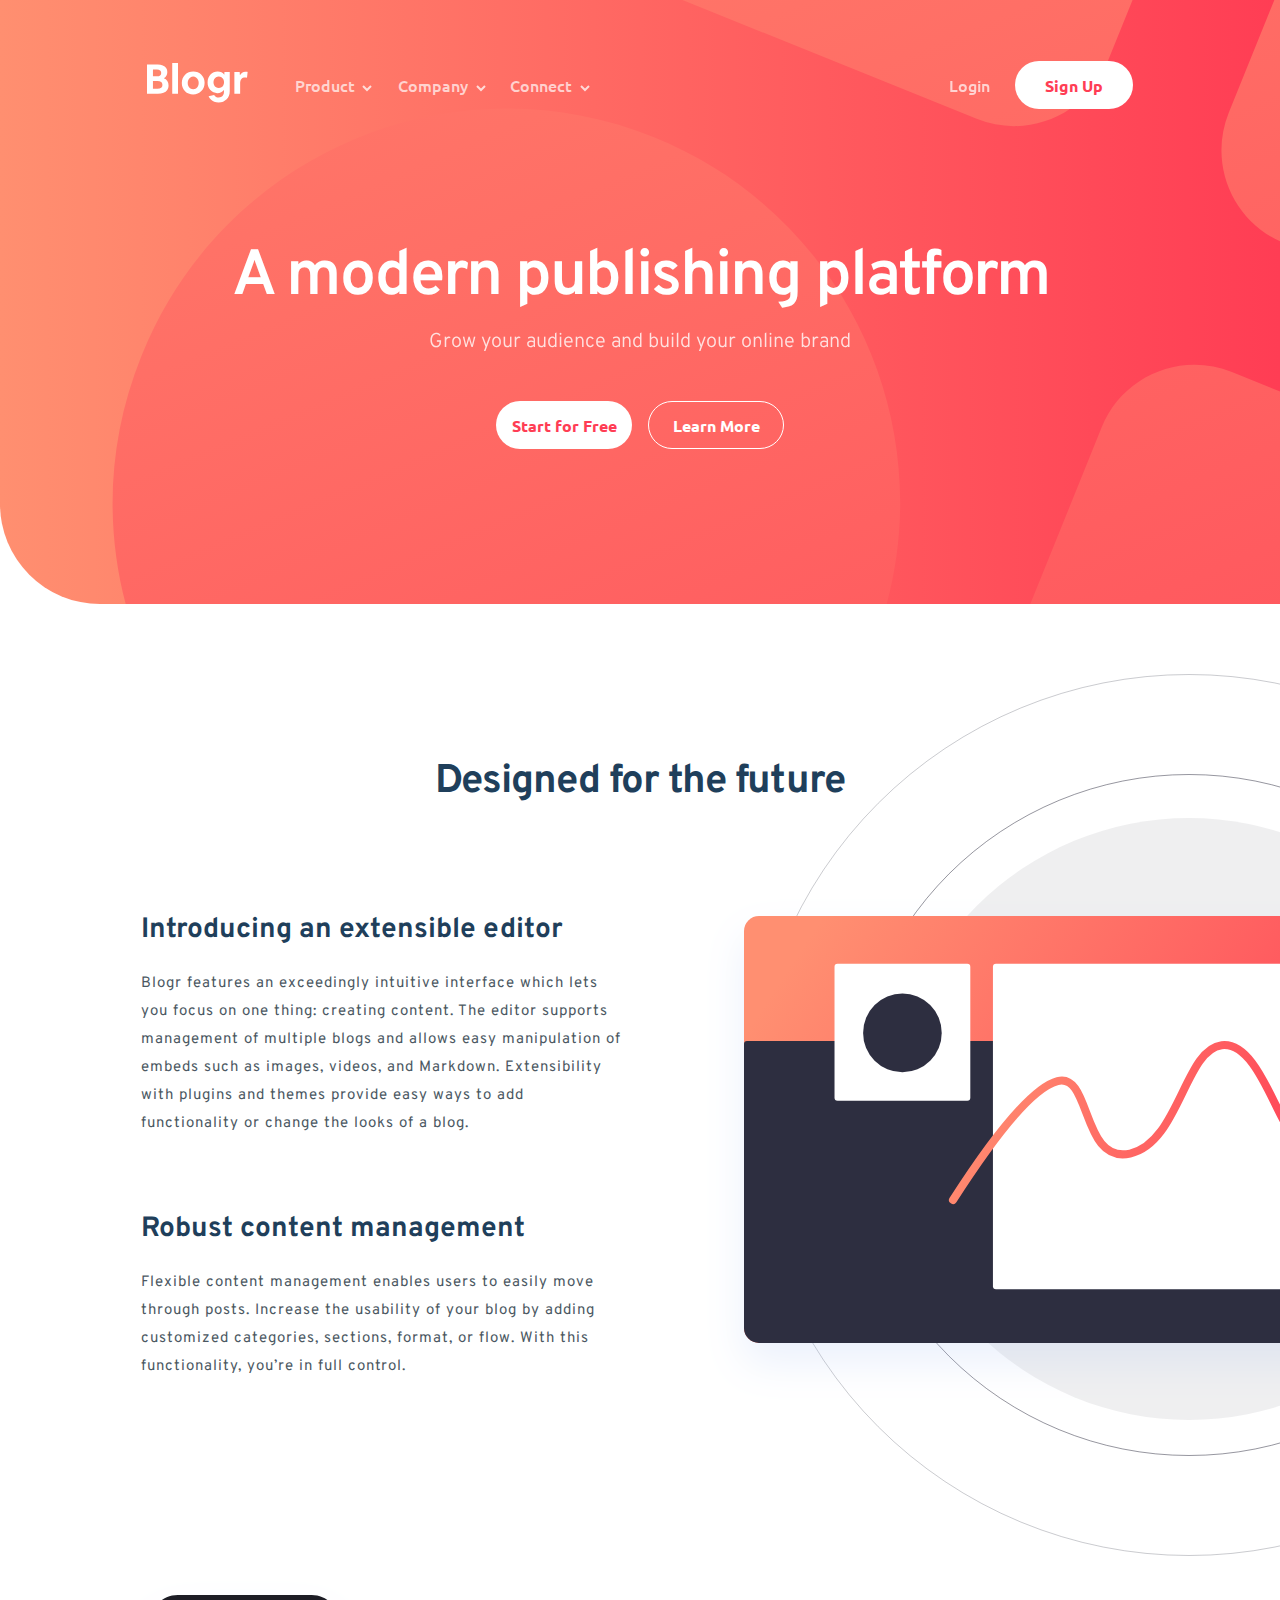
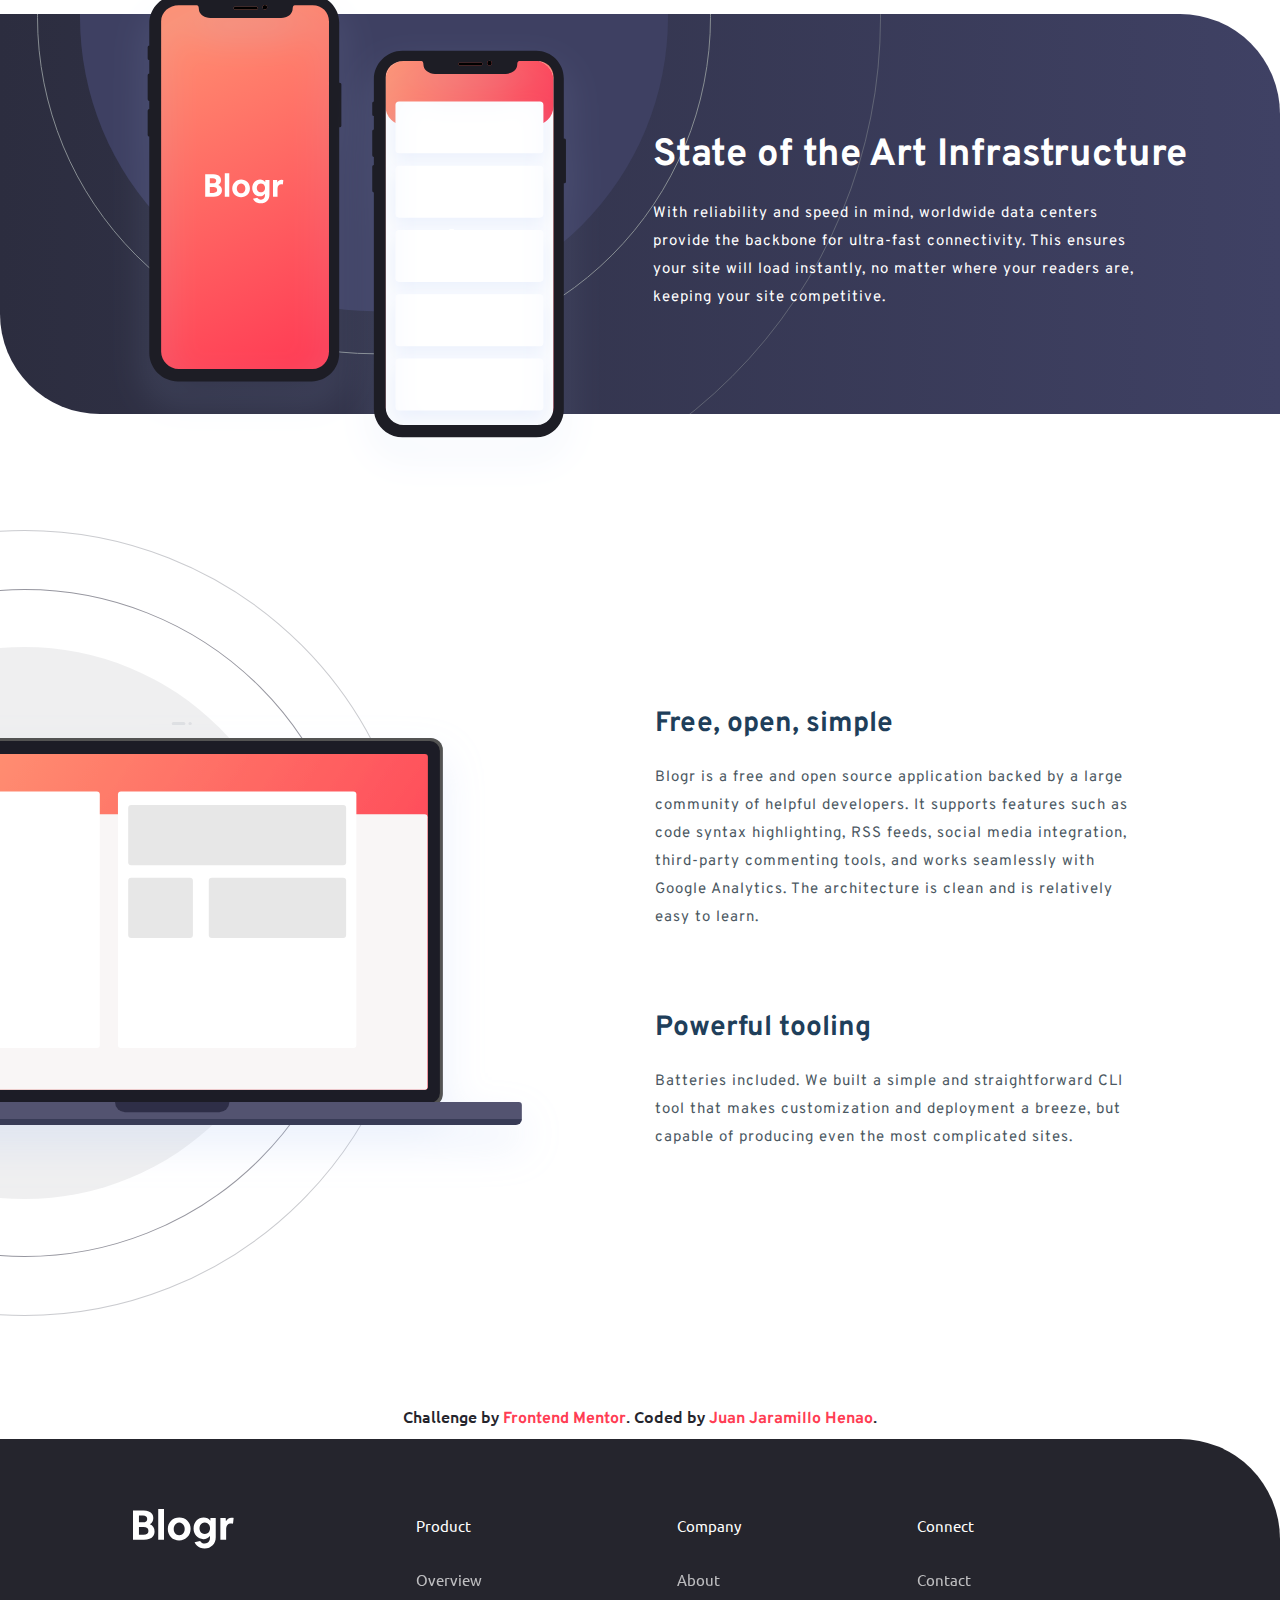
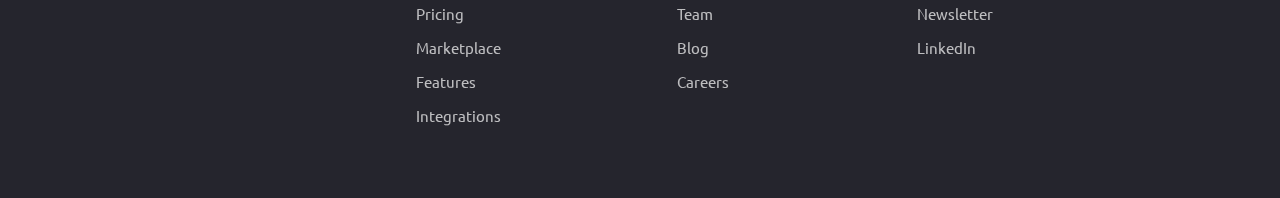
==== Curriculum/Solucion Reto/index.html @ a33ac185 "Add files via upload" ====
<!DOCTYPE html>
<html lang="en">
<head>
  <meta charset="UTF-8">
  <meta name="viewport" content="width=device-width, initial-scale=1.0"> <!-- displays site properly based on user's device -->
  <link rel="preconnect" href="https://fonts.googleapis.com">
  <link rel="preconnect" href="https://fonts.gstatic.com" crossorigin>
  <link href="https://fonts.googleapis.com/css2?family=Overpass:wght@300;600&family=Ubuntu:wght@400;500;700&display=swap" rel="stylesheet">
  <link rel="icon" type="image/png" sizes="32x32" href="./images/favicon-32x32.png">
  <link rel="stylesheet" href="./styles/style.css">
  <title>Frontend Mentor | [Blogr]</title>
</head>
<body>
  <header id="header">
    <div id="header-wrapper">
      <div id="header-logo">
        <img src="./images/logo.svg" alt="website logo">
      </div>
      <div id="header-menu">
        <ul>
          <li class="pop-up-button">
            Product
          </li>
          <div class="pop-up-menu">
            <a href="#">Overview</a>
            <a href="#">Pricing</a>
            <a href="#">Marketplace</a>
            <a href="#">Features</a>
            <a href="#">Integrations</a>
          </div>
          <li class="pop-up-button">
            Company
          </li>
          <div class="pop-up-menu">
            <a href="#">About</a>
            <a href="#">Team</a>
            <a href="#">Blog</a>
            <a href="#">Careers</a>
          </div>
          
          <li class="pop-up-button">
            Connect
          </li>
          <div class="pop-up-menu">
            <a href="#">Contact</a>
            <a href="#">Newsletter</a>
            <a href="#">LinkedIn</a>
          </div>
        </ul>
        <a href="#">Login</a>
        <button class="button header-sign-up">Sign Up</button>
      </div>
      <img src="./images/icon-hamburger.svg" alt="mobile-menu-icon" id="mobile-menu-icon">
    </div>  
    <div id="greetings">
      <h1>A modern publishing platform</h1>
      <p>Grow your audience and build your online brand</p>
      <div id="buttons">
        <button class="button start-4-free">Start for Free</button>
        <button class="button learn-more">Learn More</button>
      </div>
    </div>
  </header>
  <div id="future-design">
    <h2>Designed for the future</h2>
    <div id="future-design-wrapper">
      <div id="future-design-text">
        <div class="design-text">
          <h3>Introducing an extensible editor</h3>
          <p>
            Blogr features an exceedingly intuitive interface which lets you focus on one thing: creating content. 
            The editor supports management of multiple blogs and allows easy manipulation of embeds such as images, 
            videos, and Markdown. Extensibility with plugins and themes provide easy ways to add functionality or 
            change the looks of a blog.
          </p>
        </div>
        <div class="design-text">
          <h3>Robust content management</h3>
          <p>
            Flexible content management enables users to easily move through posts. Increase the usability of your blog 
            by adding customized categories, sections, format, or flow. With this functionality, you’re in full control.    
          </p>
        </div>
      </div>
      <div id="future-design-image">
      </div>
    </div>
  </div>
  <div id="state-of-art">
      <div class="state-art-image">
        <img src="./images/illustration-phones.svg" alt="phones image">
      </div>
      <div class="state-art-text">
        <h3>State of the Art Infrastructure</h3>
        <p>
          With reliability and speed in mind, worldwide data centers provide the backbone for ultra-fast connectivity. 
          This ensures your site will load instantly, no matter where your readers are, keeping your site competitive.      
        </p>
      </div>
  </div>
  <div id="free-open-simple">
    <div id="free-open-simple-image"></div>
    <div id="free-open-simple-text">
      <div class="design-text">
        <h3>Free, open, simple</h3>
        <p>
          Blogr is a free and open source application backed by a large community of helpful developers. It supports 
          features such as code syntax highlighting, RSS feeds, social media integration, third-party commenting tools, 
          and works seamlessly with Google Analytics. The architecture is clean and is relatively easy to learn.        
        </p>
      </div>
      <div class="design-text">
        <h3>Powerful tooling</h3>
        <p>
          Batteries included. We built a simple and straightforward CLI tool that makes customization and deployment a breeze, but
          capable of producing even the most complicated sites.        
        </p>
      </div>
    </div>
  </div>
  <footer id="footer">
    <div class="attribution">
      <p>
        Challenge by <a href="https://www.frontendmentor.io?ref=challenge" target="_blank">Frontend Mentor</a>. 
        Coded by <a href="https://github.com/juan-JARAMILLO">Juan Jaramillo Henao</a>.
      </p>
    </div>
    <div id="footer-logo">
      <img src="./images/logo.svg" alt="logo-image">
    </div>
    <div id="footer-links">
      <div class="links">
        <p>
          Product
        </p>
        <a href="#">Overview</a>
        <a href="#">Pricing</a>
        <a href="#">Marketplace</a>
        <a href="#">Features</a>
        <a href="#">Integrations</a>   
      </div>

      <div class="links">
        <p>
          Company
        </p>
        <a href="#">About</a>
        <a href="#">Team</a>
        <a href="#">Blog</a>
        <a href="#">Careers</a>
      </div>

      <div class="links">
        <p>
          Connect
        </p>
      <a href="#">Contact</a>
      <a href="#">Newsletter</a>
      <a href="#">LinkedIn</a>
      </div>
    </div>
  </footer>
</body>
<script src="./scripts/script.js"></script>
</html>
---- Curriculum/Solucion Reto/styles/style.css ----
#header {
  background-image: url(../images/bg-pattern-intro.svg), -webkit-gradient(linear, left top, right top, from(#ff8f70), to(#ff3d54));
  background-image: url(../images/bg-pattern-intro.svg), linear-gradient(90deg, #ff8f70, #ff3d54);
  background-repeat: no-repeat;
  background-position-y: 52.2%;
  background-position-x: 25.5%;
  border-radius: 0 0 0 100px;
}

#header #header-wrapper {
  display: -webkit-box;
  display: -ms-flexbox;
  display: flex;
  -webkit-box-orient: horizontal;
  -webkit-box-direction: normal;
      -ms-flex-direction: row;
          flex-direction: row;
  -webkit-box-pack: justify;
      -ms-flex-pack: justify;
          justify-content: space-between;
  width: 77%;
  padding: 63px 0 0 0;
  margin: auto;
}

#header #header-wrapper #header-logo {
  width: 15%;
}

#header #header-wrapper #header-menu {
  width: 85%;
  display: -webkit-box;
  display: -ms-flexbox;
  display: flex;
  -webkit-box-orient: horizontal;
  -webkit-box-direction: normal;
      -ms-flex-direction: row;
          flex-direction: row;
  -webkit-box-align: center;
      -ms-flex-align: center;
          align-items: center;
}

#header #header-wrapper #header-menu ul {
  position: relative;
  display: -webkit-box;
  display: -ms-flexbox;
  display: flex;
  -webkit-box-orient: horizontal;
  -webkit-box-direction: normal;
      -ms-flex-direction: row;
          flex-direction: row;
  margin: 3px 0;
  width: 100%;
  padding: 0;
}

#header #header-wrapper #header-menu ul li {
  position: relative;
  display: -webkit-box;
  display: -ms-flexbox;
  display: flex;
  font-family: "Ubuntu", sans-serif;
  font-size: 16px;
  font-weight: 500;
  color: rgba(255, 255, 255, 0.7);
  margin: 0 5% 0 0;
  list-style-type: none;
  cursor: pointer;
  -webkit-transition: 100ms cubic-bezier(0, 1.5, 1, 1.5);
  transition: 100ms cubic-bezier(0, 1.5, 1, 1.5);
}

#header #header-wrapper #header-menu ul li::before {
  content: "";
  position: absolute;
  background-color: white;
  bottom: -1px;
  left: 50%;
  width: 0%;
  height: 2px;
  -webkit-transition: 200ms ease-in-out;
  transition: 200ms ease-in-out;
}

#header #header-wrapper #header-menu ul li::after {
  content: url(../images/icon-arrow-light.svg);
  margin-left: 10%;
  cursor: pointer;
  -webkit-transition: 200ms linear;
  transition: 200ms linear;
}

#header #header-wrapper #header-menu ul li:hover {
  color: white;
}

#header #header-wrapper #header-menu ul li:hover::before {
  left: 0%;
  width: 100%;
}

#header #header-wrapper #header-menu ul .pop-up-show {
  -webkit-transform: translateY(0%) scale(1) !important;
          transform: translateY(0%) scale(1) !important;
}

#header #header-wrapper #header-menu ul .arrow-rotation::after {
  -webkit-transform: rotate(-180deg) translateY(-25%);
          transform: rotate(-180deg) translateY(-25%);
}

#header #header-wrapper #header-menu ul .pop-up-menu {
  position: absolute;
  top: 45px;
  display: -webkit-box;
  display: -ms-flexbox;
  display: flex;
  -webkit-box-orient: vertical;
  -webkit-box-direction: normal;
      -ms-flex-direction: column;
          flex-direction: column;
  background-color: white;
  border-radius: 7px;
  margin: 0px 0px 0 -21px;
  padding: 22px 55px 22px 15px;
  -webkit-box-shadow: 0px 15px 40px #0000005e;
          box-shadow: 0px 15px 40px #0000005e;
  cursor: default;
  -webkit-transition: 200ms linear;
  transition: 200ms linear;
  -webkit-transform: translateY(-60%) scale(0);
          transform: translateY(-60%) scale(0);
}

#header #header-wrapper #header-menu ul .pop-up-menu:nth-of-type(2) {
  left: 14%;
}

#header #header-wrapper #header-menu ul .pop-up-menu:last-of-type {
  left: 30%;
}

#header #header-wrapper #header-menu ul .pop-up-menu a {
  text-decoration: none;
  color: rgba(0, 0, 0, 0.8);
  margin: 8px 10px;
  font-size: 15px;
  font-family: "Overpass", sans-serif;
  font-weight: 300;
  -webkit-transition: 150ms linear;
  transition: 150ms linear;
}

#header #header-wrapper #header-menu ul .pop-up-menu a:hover {
  color: black;
  text-shadow: 0px 0px 1px black;
}

#header #header-wrapper #header-menu a {
  font-family: "Ubuntu", sans-serif;
  position: relative;
  text-decoration: none;
  margin-right: 3%;
  font-size: 16px;
  font-weight: 500;
  color: white;
  -webkit-transition: 300ms cubic-bezier(0, 1.5, 1, 1.5);
  transition: 300ms cubic-bezier(0, 1.5, 1, 1.5);
  opacity: 0.7;
}

#header #header-wrapper #header-menu a::before {
  content: "";
  position: absolute;
  background-color: white;
  bottom: -1px;
  left: 50%;
  width: 0%;
  height: 2px;
  -webkit-transition: 200ms ease-in-out;
  transition: 200ms ease-in-out;
}

#header #header-wrapper #header-menu a:hover {
  opacity: 1;
}

#header #header-wrapper #header-menu a:hover::before {
  left: 0%;
  width: 100%;
}

#header #header-wrapper #header-menu .header-sign-up {
  width: 18%;
  height: 110%;
  background-color: white;
  color: #ff3d54;
  -webkit-transition: 600ms cubic-bezier(0, 1.5, 1, 1.5);
  transition: 600ms cubic-bezier(0, 1.5, 1, 1.5);
}

#header #header-wrapper #header-menu .header-sign-up:hover {
  color: white;
  background-color: #ff7a85;
}

#header #header-wrapper #header-login {
  display: -webkit-box;
  display: -ms-flexbox;
  display: flex;
  -webkit-box-orient: horizontal;
  -webkit-box-direction: normal;
      -ms-flex-direction: row;
          flex-direction: row;
  -webkit-box-pack: end;
      -ms-flex-pack: end;
          justify-content: flex-end;
  -webkit-box-align: center;
      -ms-flex-align: center;
          align-items: center;
  width: 50%;
  font-family: "Ubuntu", sans-serif;
}

#header #header-wrapper #mobile-menu-icon {
  display: none;
}

#header #greetings {
  display: -webkit-box;
  display: -ms-flexbox;
  display: flex;
  -webkit-box-pack: center;
      -ms-flex-pack: center;
          justify-content: center;
  -webkit-box-align: center;
      -ms-flex-align: center;
          align-items: center;
  -webkit-box-orient: vertical;
  -webkit-box-direction: normal;
      -ms-flex-direction: column;
          flex-direction: column;
  margin: 130px 0 0 0;
}

#header #greetings h1 {
  margin: 0;
  font-family: "Overpass", sans-serif;
  font-size: 64px;
  letter-spacing: -2px;
  color: white;
  font-weight: 600;
  text-align: center;
}

#header #greetings p {
  margin: 10px 0 0 0;
  font-family: "Overpass", sans-serif;
  font-size: 20px;
  font-weight: 300;
  color: white;
  opacity: 0.8;
}

#header #greetings #buttons {
  margin: 46px 0 0 0;
  padding: 0 0 155px 0;
}

#header #greetings #buttons .start-4-free {
  background-color: white;
  color: #ff3d54;
  margin: 0 6px;
  -webkit-transition: 600ms cubic-bezier(0, 1.5, 1, 1.5);
  transition: 600ms cubic-bezier(0, 1.5, 1, 1.5);
}

#header #greetings #buttons .start-4-free:hover {
  color: white;
  background-color: #ff7a85;
}

#header #greetings #buttons .learn-more {
  border: 1px solid white;
  background-color: transparent;
  color: white;
  margin: 0 6px;
  -webkit-transition: 600ms cubic-bezier(0, 1.5, 1, 1.5);
  transition: 600ms cubic-bezier(0, 1.5, 1, 1.5);
}

#header #greetings #buttons .learn-more:hover {
  color: #ff3d54;
  background-color: white;
}

#header .button {
  font-family: "Ubuntu", sans-serif;
  border: none;
  padding: 0;
  width: 136px;
  height: 48px;
  border-radius: 30px;
  min-width: 74px;
  font-size: 16px;
  font-weight: 700;
  cursor: pointer;
}

#future-design {
  position: relative;
  display: -webkit-box;
  display: -ms-flexbox;
  display: flex;
  -webkit-box-orient: vertical;
  -webkit-box-direction: normal;
      -ms-flex-direction: column;
          flex-direction: column;
  padding: 70px 0 0 0;
  font-family: "Overpass", sans-serif;
  height: 900px;
}

#future-design h2 {
  position: absolute;
  width: 60%;
  text-align: center;
  top: 125px;
  left: 20%;
  right: 20%;
  color: #1f3f5b;
  font-size: 40px;
  letter-spacing: -1px;
  margin: 28px auto;
}

#future-design #future-design-wrapper {
  display: -webkit-box;
  display: -ms-flexbox;
  display: flex;
  -webkit-box-orient: horizontal;
  -webkit-box-direction: normal;
      -ms-flex-direction: row;
          flex-direction: row;
  height: 1000px;
}

#future-design #future-design-wrapper #future-design-text {
  height: 70%;
  display: -webkit-box;
  display: -ms-flexbox;
  display: flex;
  -webkit-box-orient: vertical;
  -webkit-box-direction: normal;
      -ms-flex-direction: column;
          flex-direction: column;
  -webkit-box-pack: start;
      -ms-flex-pack: start;
          justify-content: flex-start;
  -webkit-box-align: end;
      -ms-flex-align: end;
          align-items: flex-end;
  width: 55%;
  padding: 210px 0 0 0;
}

#future-design #future-design-wrapper #future-design-text .design-text {
  width: 70%;
  margin-right: 70px;
}

#future-design #future-design-wrapper #future-design-text .design-text h3 {
  font-size: 26px;
  color: #1f3f5b;
  font-size: 28px;
  margin: 28px auto 22px auto;
}

#future-design #future-design-wrapper #future-design-text .design-text p {
  font-size: 15px;
  color: #4b5862;
  letter-spacing: 1px;
  line-height: 28px;
  margin: 0;
  width: 98%;
  margin-bottom: 45px;
}

#future-design #future-design-wrapper #future-design-image {
  height: 100%;
  width: 45%;
  background-image: url(../images/illustration-editor-desktop.svg);
  background-repeat: no-repeat;
}

#state-of-art {
  display: -webkit-box;
  display: -ms-flexbox;
  display: flex;
  -webkit-box-orient: horizontal;
  -webkit-box-direction: normal;
      -ms-flex-direction: row;
          flex-direction: row;
  -webkit-box-pack: center;
      -ms-flex-pack: center;
          justify-content: center;
  -webkit-box-align: center;
      -ms-flex-align: center;
          align-items: center;
  margin-top: 40px;
  width: 100%;
  height: 400px;
  background-image: url(../images/bg-pattern-circles.svg), -webkit-gradient(linear, left top, right top, from(#2c2d3f), to(#3f4164));
  background-image: url(../images/bg-pattern-circles.svg), linear-gradient(90deg, #2c2d3f, #3f4164);
  background-repeat: no-repeat;
  background-position-y: 82%;
  background-position-x: -50%;
  border-radius: 0 100px 0 100px;
}

#state-of-art .state-art-image {
  width: 42%;
  margin-left: 8%;
}

#state-of-art .state-art-image img {
  position: relative;
  top: 22px;
  left: 10px;
  width: 91%;
}

#state-of-art .state-art-text {
  width: 42%;
  margin-right: 7%;
  margin-left: 1%;
  font-family: "Overpass", sans-serif;
  color: white;
}

#state-of-art .state-art-text h3 {
  font-size: 38px;
  margin: 30px 0 0 0;
}

#state-of-art .state-art-text p {
  font-size: 15px;
  letter-spacing: 1px;
  line-height: 28px;
  width: 90%;
  margin-top: 20px;
}

#free-open-simple {
  display: -webkit-box;
  display: -ms-flexbox;
  display: flex;
  -webkit-box-orient: horizontal;
  -webkit-box-direction: normal;
      -ms-flex-direction: row;
          flex-direction: row;
  margin: 116px 0 109px 0;
  height: 800px;
}

#free-open-simple #free-open-simple-image {
  width: 50%;
  background-image: url(../images/illustration-laptop-desktop.svg);
  background-repeat: no-repeat;
  background-position-x: 110%;
}

#free-open-simple #free-open-simple-text {
  width: 50%;
  display: -webkit-box;
  display: -ms-flexbox;
  display: flex;
  -webkit-box-orient: vertical;
  -webkit-box-direction: normal;
      -ms-flex-direction: column;
          flex-direction: column;
  -webkit-box-pack: center;
      -ms-flex-pack: center;
          justify-content: center;
}

#free-open-simple #free-open-simple-text .design-text {
  width: 75%;
  margin-left: 15px;
  font-family: "Overpass", sans-serif;
}

#free-open-simple #free-open-simple-text .design-text h3 {
  font-size: 26px;
  color: #1f3f5b;
  font-size: 28px;
  margin: 38px auto 22px auto;
}

#free-open-simple #free-open-simple-text .design-text p {
  font-size: 15px;
  color: #4b5862;
  letter-spacing: 1px;
  line-height: 28px;
  margin: 0;
  width: 100%;
  margin-bottom: 40px;
}

#footer {
  position: relative;
  display: -webkit-box;
  display: -ms-flexbox;
  display: flex;
  -webkit-box-orient: horizontal;
  -webkit-box-direction: normal;
      -ms-flex-direction: row;
          flex-direction: row;
  height: 359px;
  background-color: #25252d;
  border-radius: 0 100px 0 0;
}

#footer .attribution {
  position: absolute;
  width: 50%;
  left: 25%;
  right: 25%;
  top: -14%;
  text-align: center;
  font-family: "Ubuntu", sans-serif;
  color: #25252d;
  font-weight: 500;
}

#footer .attribution a {
  position: relative;
  text-decoration: none;
  font-family: "Overpass", sans-serif;
  font-weight: 700;
  color: #ff3d54;
  -webkit-transition: 200ms linear;
  transition: 200ms linear;
}

#footer .attribution a::before {
  content: "";
  position: absolute;
  background-color: #ff3d54;
  bottom: -1px;
  left: 50%;
  width: 0%;
  height: 2px;
  -webkit-transition: 200ms ease-in-out;
  transition: 200ms ease-in-out;
}

#footer .attribution a:hover {
  color: red;
}

#footer .attribution a:hover::before {
  left: 0%;
  width: 100%;
}

#footer #footer-logo {
  width: 20%;
  display: -webkit-box;
  display: -ms-flexbox;
  display: flex;
  -webkit-box-pack: end;
      -ms-flex-pack: end;
          justify-content: flex-end;
  -webkit-box-align: start;
      -ms-flex-align: start;
          align-items: flex-start;
}

#footer #footer-logo img {
  margin: 70px 22px 0 0;
}

#footer #footer-links {
  display: -webkit-box;
  display: -ms-flexbox;
  display: flex;
  -webkit-box-orient: horizontal;
  -webkit-box-direction: normal;
      -ms-flex-direction: row;
          flex-direction: row;
  -ms-flex-pack: distribute;
      justify-content: space-around;
  width: 55%;
  margin: 65px auto;
  font-family: "Ubuntu", sans-serif;
}

#footer #footer-links .links {
  display: -webkit-box;
  display: -ms-flexbox;
  display: flex;
  -webkit-box-orient: vertical;
  -webkit-box-direction: normal;
      -ms-flex-direction: column;
          flex-direction: column;
  margin: 0px 25% 0 0px;
}

#footer #footer-links .links p {
  color: white;
  font-size: 15px;
  margin-bottom: 35px;
  margin-top: 12px;
}

#footer #footer-links .links a {
  position: relative;
  text-decoration: none;
  color: white;
  font-size: 15px;
  margin-bottom: 15px;
  width: -webkit-max-content;
  width: -moz-max-content;
  width: max-content;
  opacity: 0.7;
  -webkit-transition: 200ms linear;
  transition: 200ms linear;
}

#footer #footer-links .links a::before {
  content: "";
  position: absolute;
  background-color: white;
  bottom: -1px;
  left: 50%;
  width: 0%;
  height: 2px;
  -webkit-transition: 200ms ease-in-out;
  transition: 200ms ease-in-out;
}

#footer #footer-links .links a:hover {
  opacity: 1;
}

#footer #footer-links .links a:hover::before {
  left: 0%;
  width: 100%;
}

@media (max-width: 1000px) {
  #header {
    border-radius: 0 0 0 200px !important;
    background-image: url(../images/bg-pattern-intro.svg), -webkit-gradient(linear, left top, left bottom, from(#ff8f70), to(#ff3d54)) !important;
    background-image: url(../images/bg-pattern-intro.svg), linear-gradient(180deg, #ff8f70, #ff3d54) !important;
    background-position-y: 38.2% !important;
    background-position-x: 39.5% !important;
  }
  #header-wrapper {
    -webkit-box-align: center;
        -ms-flex-align: center;
            align-items: center;
    width: 87% !important;
    padding: 95px 0 0 0 !important;
    height: 100px;
    -ms-flex-line-pack: center;
        align-content: center;
  }
  #header-wrapper #header-logo {
    width: 30% !important;
    height: 100%;
    display: -webkit-box;
    display: -ms-flexbox;
    display: flex;
    -webkit-box-align: start;
        -ms-flex-align: start;
            align-items: flex-start;
    -webkit-box-orient: vertical;
    -webkit-box-direction: normal;
        -ms-flex-direction: column;
            flex-direction: column;
    -webkit-box-pack: center;
        -ms-flex-pack: center;
            justify-content: center;
  }
  #header-wrapper #header-logo img {
    width: 85% !important;
  }
  #mobile-menu-icon {
    display: block !important;
    width: 10% !important;
    cursor: pointer;
  }
  #header-menu {
    position: absolute;
    top: 200px;
    -webkit-box-orient: vertical !important;
    -webkit-box-direction: normal !important;
        -ms-flex-direction: column !important;
            flex-direction: column !important;
    background-color: white !important;
    color: #25252d !important;
    width: 80% !important;
    left: 10%;
    right: 10%;
    border-radius: 5px;
    z-index: -1;
  }
  #header-menu ul {
    -webkit-box-orient: vertical !important;
    -webkit-box-direction: normal !important;
        -ms-flex-direction: column !important;
            flex-direction: column !important;
    -webkit-box-pack: center;
        -ms-flex-pack: center;
            justify-content: center;
    -webkit-box-align: center;
        -ms-flex-align: center;
            align-items: center;
    border-bottom: 1px solid #c8c8cb;
    width: 90% !important;
    padding: 10px !important;
  }
  #header-menu ul li {
    margin: 10px 0 10px 0 !important;
    color: #1f3f5b !important;
  }
  #header-menu ul li::before {
    background-color: #1f3f5b !important;
  }
  #header-menu ul li::after {
    content: url(../images/icon-arrow-dark.svg) !important;
  }
  #header-menu ul .pop-up-menu {
    position: relative !important;
    top: 0 !important;
    margin: 0 !important;
    -webkit-box-shadow: none !important;
            box-shadow: none !important;
    background-color: #efeff1 !important;
    padding: 0 !important;
    width: 90% !important;
    -webkit-box-pack: center !important;
        -ms-flex-pack: center !important;
            justify-content: center !important;
    -webkit-box-align: center !important;
        -ms-flex-align: center !important;
            align-items: center !important;
    max-height: 0;
    -webkit-transform: none !important;
            transform: none !important;
    opacity: 0;
    z-index: -1 !important;
  }
  #header-menu ul .pop-up-menu:nth-of-type(2) {
    left: 0 !important;
  }
  #header-menu ul .pop-up-menu:last-of-type {
    left: 0 !important;
  }
  #header-menu ul .pop-up-show {
    max-height: 100% !important;
    opacity: 1 !important;
    margin: 10px 0 10px 0 !important;
    -webkit-transform: none !important;
            transform: none !important;
    opacity: 1;
    z-index: 1 !important;
  }
  #header-menu ul .pop-up-show:nth-of-type(2) {
    left: 0 !important;
  }
  #header-menu ul .pop-up-show:last-of-type {
    left: 0 !important;
  }
  #header-menu a {
    margin: 10px 0 20px 0 !important;
    color: #1f3f5b !important;
    opacity: 1 !important;
  }
  #header-menu a::before {
    background-color: #1f3f5b !important;
  }
  #header-menu .button {
    margin: 0 0 20px 0;
    padding: 10px;
  }
  .menu-mobile-on {
    z-index: 2 !important;
  }
  #greetings {
    margin: 200px 0 0 0 !important;
  }
  #greetings h1 {
    font-size: 72px !important;
    width: 80%;
  }
  #greetings p {
    text-align: center;
    width: 80%;
    font-size: 36px !important;
    margin: 30px 0 0 0 !important;
  }
  #buttons {
    padding: 0px 0 315px 0 !important;
    margin: 90px 0 0 0 !important;
  }
  #buttons .start-4-free {
    margin: 0 15px !important;
  }
  #buttons .learn-more {
    margin: 0 15px !important;
    border-width: 2px !important;
  }
  #buttons .button {
    width: 275px;
    height: 95px;
    border-radius: 50px;
    font-size: 32px;
  }
  /*--!!!HEADER!!!--*/
  #future-design {
    margin-bottom: 150px;
    height: auto;
  }
  #future-design h2 {
    position: relative;
    font-size: 55px !important;
    margin: 135px auto 80px auto !important;
    width: 100%;
    inset: auto;
  }
  #future-design #future-design-wrapper {
    -webkit-box-orient: vertical;
    -webkit-box-direction: reverse;
        -ms-flex-direction: column-reverse;
            flex-direction: column-reverse;
    height: auto;
  }
  #future-design #future-design-wrapper #future-design-image {
    height: 675px;
    width: 100%;
    background-image: url(../images/illustration-editor-mobile.svg);
    background-position: center;
    background-size: 108%;
  }
  #future-design #future-design-wrapper #future-design-text {
    height: auto;
    width: 100%;
    padding: 0;
    margin-top: 60px;
  }
  #future-design #future-design-wrapper #future-design-text .design-text {
    width: 80%;
    margin: auto;
  }
  #future-design #future-design-wrapper #future-design-text .design-text h3 {
    font-size: 56px;
    text-align: center;
    width: 95%;
    line-height: 1;
  }
  #future-design #future-design-wrapper #future-design-text .design-text p {
    font-size: 32px;
    line-height: 52px;
    text-align: center;
  }
  /*--!!!FUTURE DESIGN!!!--*/
  #state-of-art {
    border-radius: 0 200px 0 200px;
    background-position: center;
    -webkit-box-orient: vertical;
    -webkit-box-direction: normal;
        -ms-flex-direction: column;
            flex-direction: column;
    margin-top: 500px;
    height: unset;
    background-position-y: -100%;
  }
  #state-of-art .state-art-image {
    width: 100% !important;
    margin: 0;
    height: 200px;
  }
  #state-of-art .state-art-image img {
    position: relative;
    width: 100% !important;
    left: auto;
    top: -170%;
    max-width: 800px;
  }
  #state-of-art .state-art-text {
    margin: auto;
    width: 80%;
    margin-top: 300px;
    margin-bottom: 283px;
  }
  #state-of-art .state-art-text h3 {
    font-size: 72px;
    margin: 0;
    text-align: center;
  }
  #state-of-art .state-art-text p {
    font-size: 32px;
    line-height: 52px;
    width: 100%;
    text-align: center;
  }
  /*--!!!STATE OF ART!!!--*/
  #free-open-simple {
    -webkit-box-orient: vertical;
    -webkit-box-direction: normal;
        -ms-flex-direction: column;
            flex-direction: column;
    height: unset;
    margin-top: 155px;
  }
  #free-open-simple #free-open-simple-image {
    height: 655px;
    width: 100%;
    background-image: url(../images/illustration-laptop-mobile.svg);
    background-repeat: no-repeat;
    background-size: 133%;
    background-position: center;
  }
  #free-open-simple #free-open-simple-text {
    width: 85%;
    margin: 65px auto;
  }
  #free-open-simple #free-open-simple-text .design-text {
    width: 100%;
    margin: 0;
  }
  #free-open-simple #free-open-simple-text .design-text h3 {
    font-size: 56px;
    text-align: center;
    margin: 38px auto 50px auto;
  }
  #free-open-simple #free-open-simple-text .design-text p {
    text-align: center;
    font-size: 32px;
    line-height: 54px;
  }
  /*--!!!FREE OPEN SIMPLE!!!--*/
  #footer {
    border-radius: 0 200px 0 0;
    -webkit-box-orient: vertical;
    -webkit-box-direction: normal;
        -ms-flex-direction: column;
            flex-direction: column;
    height: unset;
  }
  #footer .attribution {
    width: 70%;
    left: 15%;
    right: 15%;
    top: -7%;
    font-size: 25px;
  }
  #footer #footer-logo {
    width: 100%;
    -webkit-box-pack: center;
        -ms-flex-pack: center;
            justify-content: center;
    -webkit-box-align: center;
        -ms-flex-align: center;
            align-items: center;
  }
  #footer #footer-logo img {
    margin: 150px 0 0 0;
    width: 27%;
  }
  #footer #footer-links {
    -webkit-box-orient: vertical;
    -webkit-box-direction: normal;
        -ms-flex-direction: column;
            flex-direction: column;
    margin: 150px auto;
  }
  #footer #footer-links .links {
    -webkit-box-align: center;
        -ms-flex-align: center;
            align-items: center;
    margin: 0;
    margin-bottom: 70px;
  }
  #footer #footer-links .links p {
    font-size: 36px;
    margin-bottom: 65px;
  }
  #footer #footer-links .links a {
    font-size: 36px;
    margin-bottom: 25px;
  }
}

@media (max-width: 613px) {
  #buttons {
    padding: 0px 0 215px 0 !important;
    display: -webkit-box;
    display: -ms-flexbox;
    display: flex;
    -webkit-box-orient: vertical;
    -webkit-box-direction: normal;
        -ms-flex-direction: column;
            flex-direction: column;
  }
  #buttons .button {
    margin: 20px auto !important;
  }
}

@media (max-width: 505px) {
  #header-wrapper {
    padding: 15px 0 0 0 !important;
  }
  #header-menu {
    top: 100px !important;
  }
  #greetings h1 {
    font-size: 56px !important;
  }
  #greetings p {
    font-size: 20px !important;
  }
  #buttons .button {
    width: 175px !important;
    height: 55px !important;
    font-size: 20px;
  }
  #future-design h2 {
    font-size: 38px !important;
    margin: 100px auto 0px auto !important;
  }
  #future-design #future-design-image {
    height: 575px !important;
  }
  #future-design #future-design-text .design-text h3 {
    font-size: 38px !important;
  }
  #future-design #future-design-text .design-text p {
    font-size: 15px !important;
    line-height: 25px !important;
  }
  #state-of-art {
    margin-top: 50px !important;
  }
  #state-of-art .state-art-image img {
    top: -50% !important;
  }
  #state-of-art .state-art-text {
    margin-top: 175px !important;
    margin-bottom: 110px !important;
  }
  #state-of-art .state-art-text h3 {
    font-size: 42px !important;
  }
  #state-of-art .state-art-text p {
    font-size: 15px !important;
    line-height: 25px !important;
  }
  #free-open-simple #free-open-simple-text .design-text h3 {
    font-size: 38px !important;
  }
  #free-open-simple #free-open-simple-text .design-text p {
    font-size: 15px !important;
    line-height: 25px !important;
  }
  .attribution {
    top: -5% !important;
    font-size: 14px !important;
  }
  #footer-links {
    margin: 100px auto !important;
  }
  #footer-links .links {
    margin-bottom: 40px !important;
  }
  #footer-links .links p {
    font-size: 20px !important;
    margin-bottom: 35px !important;
  }
  #footer-links .links a {
    font-size: 15px !important;
  }
}

html {
  max-width: 2100px;
  margin: auto;
  scroll-behavior: smooth;
}

body {
  min-width: 300px;
  margin: 0;
  background-color: white;
}
/*# sourceMappingURL=style.css.map */
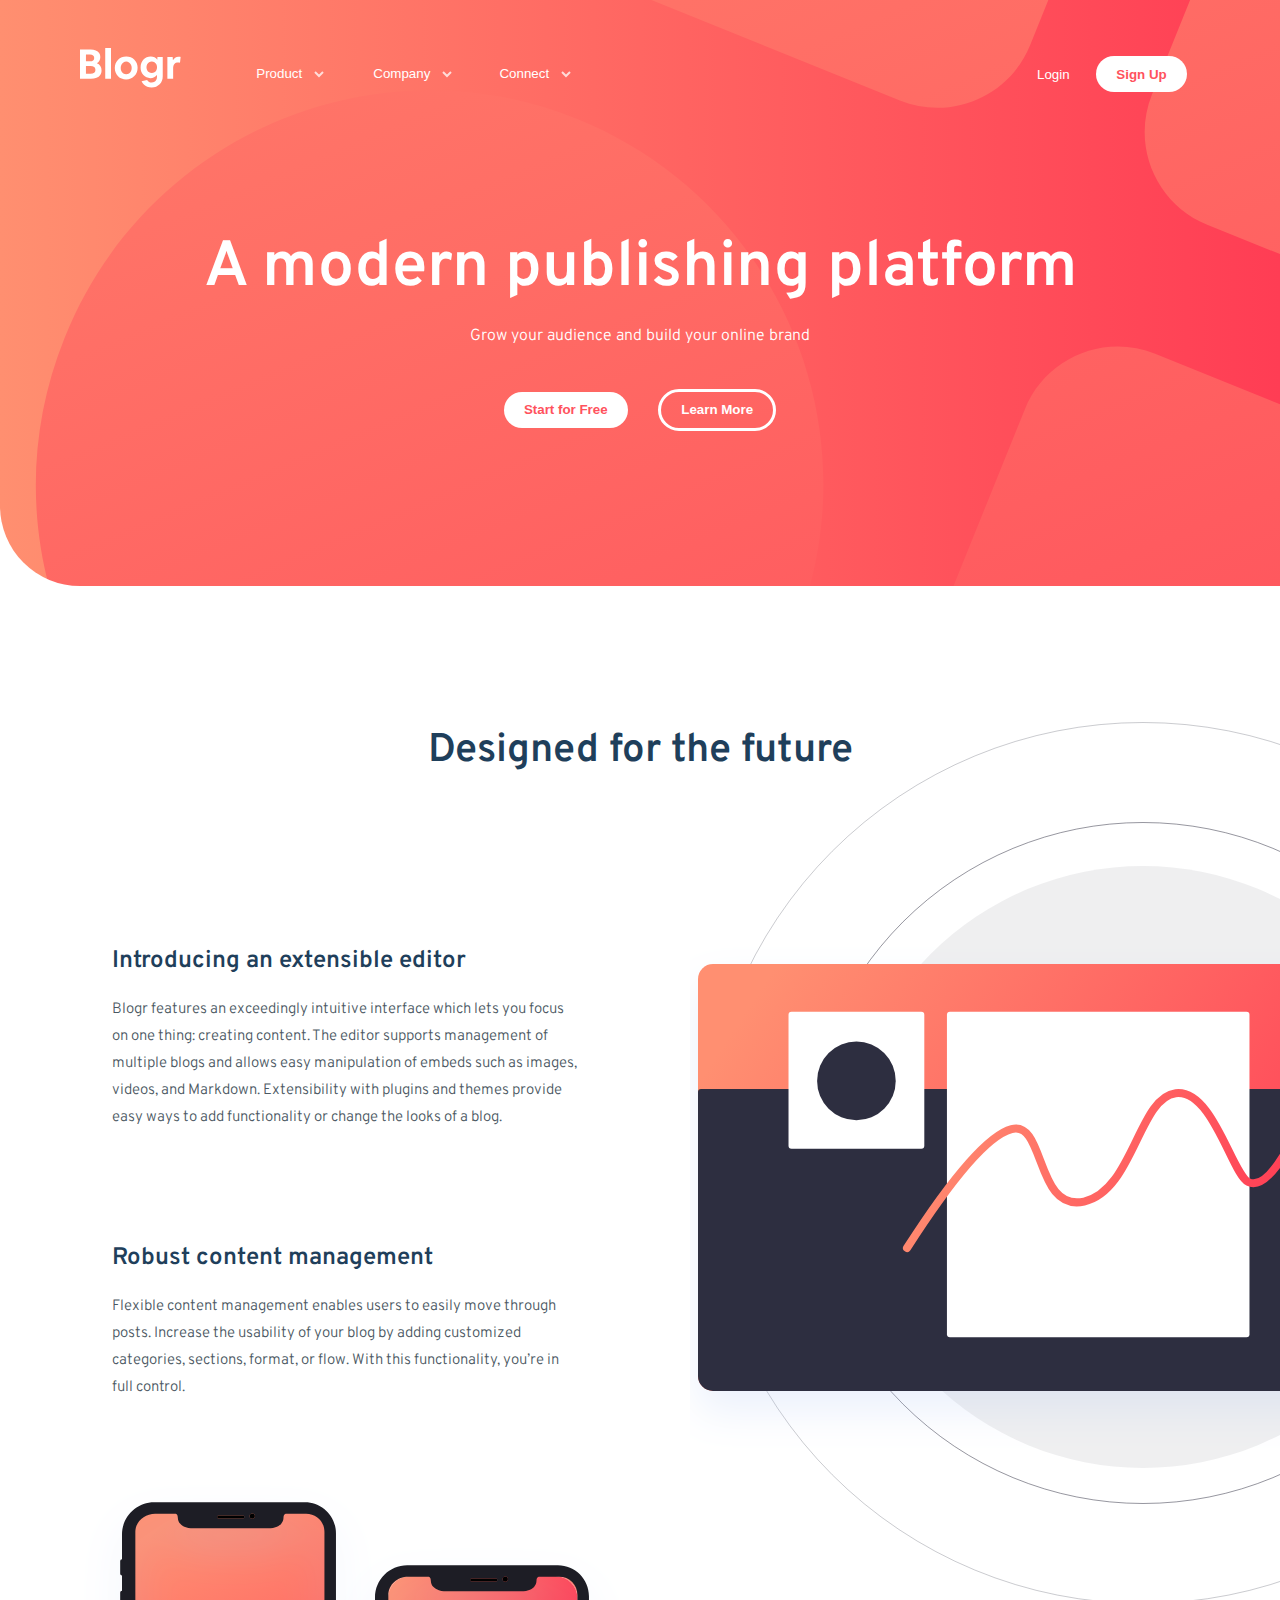
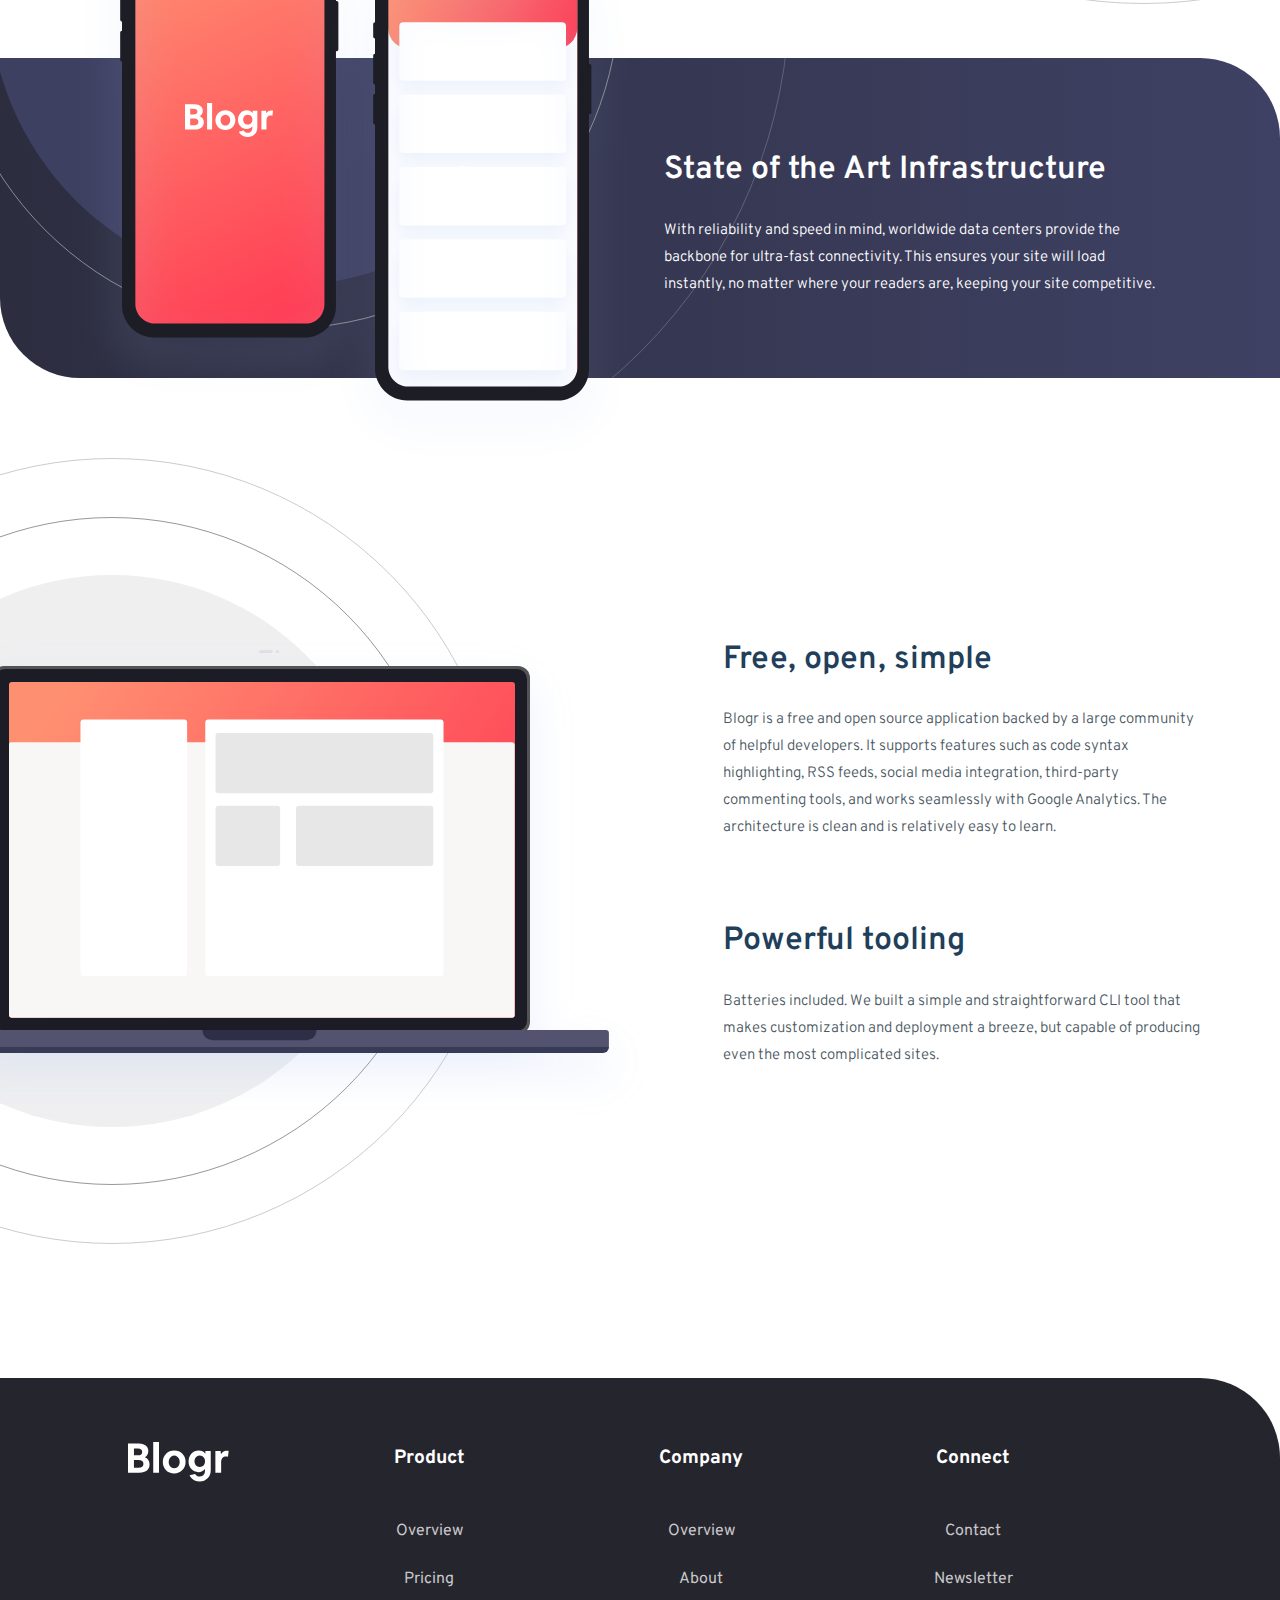
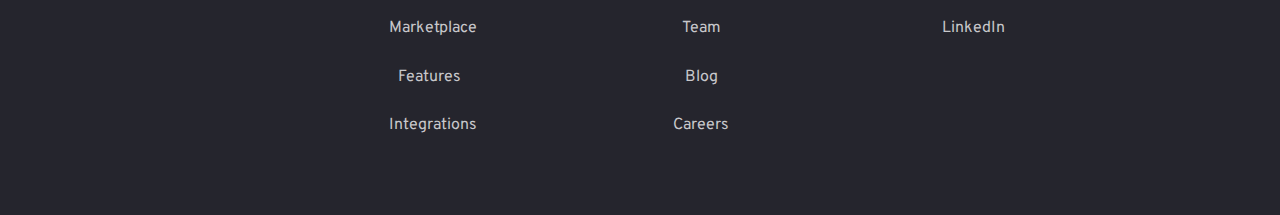
==== commit 2169b79c: "Add files via upload" ====
--- a/Curriculum/Solucion Reto/index.html
+++ b/Curriculum/Solucion Reto/index.html
@@ -1,165 +1,187 @@
 <!DOCTYPE html>
 <html lang="en">
-<head>
-  <meta charset="UTF-8">
-  <meta name="viewport" content="width=device-width, initial-scale=1.0"> <!-- displays site properly based on user's device -->
-  <link rel="preconnect" href="https://fonts.googleapis.com">
-  <link rel="preconnect" href="https://fonts.gstatic.com" crossorigin>
-  <link href="https://fonts.googleapis.com/css2?family=Overpass:wght@300;600&family=Ubuntu:wght@400;500;700&display=swap" rel="stylesheet">
-  <link rel="icon" type="image/png" sizes="32x32" href="./images/favicon-32x32.png">
-  <link rel="stylesheet" href="./styles/style.css">
-  <title>Frontend Mentor | [Blogr]</title>
-</head>
-<body>
-  <header id="header">
-    <div id="header-wrapper">
-      <div id="header-logo">
-        <img src="./images/logo.svg" alt="website logo">
+  <head>
+    <meta charset="UTF-8" />
+    <meta name="viewport" content="width=device-width, initial-scale=1.0" />
+    <!-- displays site properly based on user's device -->
+
+    <link rel="stylesheet" href="css/style.css" />
+
+    <link
+      rel="icon"
+      type="image/png"
+      sizes="32x32"
+      href="./images/favicon-32x32.png"
+    />
+    <script src="https://ajax.googleapis.com/ajax/libs/jquery/3.5.1/jquery.min.js"></script>
+
+    <title>Frontend Mentor | [Blogr]</title>
+  </head>
+  <body>
+    <main>
+      <div class="header-container">
+        <div class="header">
+          <img src="./images/logo.svg" alt="logo" />
+          <div class="navbar">
+            <div class="dropdown">
+              <div class="menu-toggler">
+                <button>Product</button>
+                <img src="./images/icon-arrow-light.svg" alt="icon-arrow" />
+              </div>
+              <div class="menu">
+                <ul>
+                  <li>Overview</li>
+                  <li>Pricing</li>
+                  <li>Marketplace</li>
+                  <li>Features</li>
+                  <li>Integrations</li>
+                </ul>
+              </div>
+            </div>
+            <div class="dropdown">
+              <div class="menu-toggler">
+                <button>Company</button>
+                <img src="./images/icon-arrow-light.svg" alt="icon-arrow" />
+              </div>
+              <div class="menu">
+                <ul>
+                  <li>About</li>
+                  <li>Team</li>
+                  <li>Blog</li>
+                  <li>Careers</li>
+                </ul>
+              </div>
+            </div>
+            <div class="dropdown">
+              <div class="menu-toggler">
+                <button>Connect</button>
+                <img src="./images/icon-arrow-light.svg" alt="icon-arrow" />
+              </div>
+              <div class="menu">
+                <ul>
+                  <li>Contact</li>
+                  <li>Newsletter</li>
+                  <li>LinkedIn</li>
+                </ul>
+              </div>
+            </div>
+            <div class="login">
+              <button>Login</button>
+              <button>Sign Up</button>
+            </div>
+          </div>
+
+          <img src="./images/icon-hamburger.svg" id="mobile-menu" />
+        </div>
+        <h1>A modern publishing platform</h1>
+        <p>Grow your audience and build your online brand</p>
+        <div class="start">
+          <button>Start for Free</button>
+          <button>Learn More</button>
+        </div>
       </div>
-      <div id="header-menu">
-        <ul>
-          <li class="pop-up-button">
-            Product
-          </li>
-          <div class="pop-up-menu">
-            <a href="#">Overview</a>
-            <a href="#">Pricing</a>
-            <a href="#">Marketplace</a>
-            <a href="#">Features</a>
-            <a href="#">Integrations</a>
+      <div class="body1">
+        <h1>Designed for the future</h1>
+        <div class="body1-container">
+          <div>
+            <div class="body1-info">
+              <h2>Introducing an extensible editor</h2>
+              <p>
+                Blogr features an exceedingly intuitive interface which lets you
+                focus on one thing: creating content. The editor supports
+                management of multiple blogs and allows easy manipulation of
+                embeds such as images, videos, and Markdown. Extensibility with
+                plugins and themes provide easy ways to add functionality or
+                change the looks of a blog.
+              </p>
+            </div>
+            <div class="body1-info">
+              <h2>Robust content management</h2>
+              <p>
+                Flexible content management enables users to easily move through
+                posts. Increase the usability of your blog by adding customized
+                categories, sections, format, or flow. With this functionality,
+                you’re in full control.
+              </p>
+            </div>
           </div>
-          <li class="pop-up-button">
-            Company
-          </li>
-          <div class="pop-up-menu">
-            <a href="#">About</a>
-            <a href="#">Team</a>
-            <a href="#">Blog</a>
-            <a href="#">Careers</a>
+          <div class="body1-img">
+            <img src="./images/illustration-editor-desktop.svg" alt="editor" />
           </div>
-          
-          <li class="pop-up-button">
-            Connect
-          </li>
-          <div class="pop-up-menu">
-            <a href="#">Contact</a>
-            <a href="#">Newsletter</a>
-            <a href="#">LinkedIn</a>
-          </div>
-        </ul>
-        <a href="#">Login</a>
-        <button class="button header-sign-up">Sign Up</button>
+        </div>
       </div>
-      <img src="./images/icon-hamburger.svg" alt="mobile-menu-icon" id="mobile-menu-icon">
-    </div>  
-    <div id="greetings">
-      <h1>A modern publishing platform</h1>
-      <p>Grow your audience and build your online brand</p>
-      <div id="buttons">
-        <button class="button start-4-free">Start for Free</button>
-        <button class="button learn-more">Learn More</button>
-      </div>
-    </div>
-  </header>
-  <div id="future-design">
-    <h2>Designed for the future</h2>
-    <div id="future-design-wrapper">
-      <div id="future-design-text">
-        <div class="design-text">
-          <h3>Introducing an extensible editor</h3>
+      <div class="body2">
+        <div class="body2-img">
+          <img src="./images/illustration-phones.svg" alt="phones" />
+        </div>
+        <div class="body2-info">
+          <h2>State of the Art Infrastructure</h2>
           <p>
-            Blogr features an exceedingly intuitive interface which lets you focus on one thing: creating content. 
-            The editor supports management of multiple blogs and allows easy manipulation of embeds such as images, 
-            videos, and Markdown. Extensibility with plugins and themes provide easy ways to add functionality or 
-            change the looks of a blog.
-          </p>
-        </div>
-        <div class="design-text">
-          <h3>Robust content management</h3>
-          <p>
-            Flexible content management enables users to easily move through posts. Increase the usability of your blog 
-            by adding customized categories, sections, format, or flow. With this functionality, you’re in full control.    
+            With reliability and speed in mind, worldwide data centers provide
+            the backbone for ultra-fast connectivity. This ensures your site
+            will load instantly, no matter where your readers are, keeping your
+            site competitive.
           </p>
         </div>
       </div>
-      <div id="future-design-image">
+      <div class="body3">
+        <div class="body3-img">
+          <img src="./images/illustration-laptop-desktop.svg" alt="laptop" />
+        </div>
+        <div class="body3-container">
+          <div class="body3-info">
+            <h2>Free, open, simple</h2>
+            <p>
+              Blogr is a free and open source application backed by a large
+              community of helpful developers. It supports features such as code
+              syntax highlighting, RSS feeds, social media integration,
+              third-party commenting tools, and works seamlessly with Google
+              Analytics. The architecture is clean and is relatively easy to
+              learn.
+            </p>
+          </div>
+          <div class="body3-info">
+            <h2>Powerful tooling</h2>
+            <p>
+              Batteries included. We built a simple and straightforward CLI tool
+              that makes customization and deployment a breeze, but capable of
+              producing even the most complicated sites.
+            </p>
+          </div>
+        </div>
       </div>
-    </div>
-  </div>
-  <div id="state-of-art">
-      <div class="state-art-image">
-        <img src="./images/illustration-phones.svg" alt="phones image">
-      </div>
-      <div class="state-art-text">
-        <h3>State of the Art Infrastructure</h3>
-        <p>
-          With reliability and speed in mind, worldwide data centers provide the backbone for ultra-fast connectivity. 
-          This ensures your site will load instantly, no matter where your readers are, keeping your site competitive.      
-        </p>
-      </div>
-  </div>
-  <div id="free-open-simple">
-    <div id="free-open-simple-image"></div>
-    <div id="free-open-simple-text">
-      <div class="design-text">
-        <h3>Free, open, simple</h3>
-        <p>
-          Blogr is a free and open source application backed by a large community of helpful developers. It supports 
-          features such as code syntax highlighting, RSS feeds, social media integration, third-party commenting tools, 
-          and works seamlessly with Google Analytics. The architecture is clean and is relatively easy to learn.        
-        </p>
-      </div>
-      <div class="design-text">
-        <h3>Powerful tooling</h3>
-        <p>
-          Batteries included. We built a simple and straightforward CLI tool that makes customization and deployment a breeze, but
-          capable of producing even the most complicated sites.        
-        </p>
-      </div>
-    </div>
-  </div>
-  <footer id="footer">
-    <div class="attribution">
-      <p>
-        Challenge by <a href="https://www.frontendmentor.io?ref=challenge" target="_blank">Frontend Mentor</a>. 
-        Coded by <a href="https://github.com/juan-JARAMILLO">Juan Jaramillo Henao</a>.
-      </p>
-    </div>
-    <div id="footer-logo">
-      <img src="./images/logo.svg" alt="logo-image">
-    </div>
-    <div id="footer-links">
-      <div class="links">
-        <p>
-          Product
-        </p>
-        <a href="#">Overview</a>
-        <a href="#">Pricing</a>
-        <a href="#">Marketplace</a>
-        <a href="#">Features</a>
-        <a href="#">Integrations</a>   
-      </div>
-
-      <div class="links">
-        <p>
-          Company
-        </p>
-        <a href="#">About</a>
-        <a href="#">Team</a>
-        <a href="#">Blog</a>
-        <a href="#">Careers</a>
-      </div>
-
-      <div class="links">
-        <p>
-          Connect
-        </p>
-      <a href="#">Contact</a>
-      <a href="#">Newsletter</a>
-      <a href="#">LinkedIn</a>
-      </div>
-    </div>
-  </footer>
-</body>
-<script src="./scripts/script.js"></script>
+      <footer>
+        <img src="./images/logo.svg" alt="logo" />
+        <div>
+          <h3>Product</h3>
+          <ul>
+            <li>Overview</li>
+            <li>Pricing</li>
+            <li>Marketplace</li>
+            <li>Features</li>
+            <li>Integrations</li>
+          </ul>
+        </div>
+        <div>
+          <h3>Company</h3>
+          <ul>
+            <li>Overview</li>
+            <li>About</li>
+            <li>Team</li>
+            <li>Blog</li>
+            <li>Careers</li>
+          </ul>
+        </div>
+        <div>
+          <h3>Connect</h3>
+          <ul>
+            <li>Contact</li>
+            <li>Newsletter</li>
+            <li>LinkedIn</li>
+          </ul>
+        </div>
+      </footer>
+    </main>
+  </body>
+  <script src="./index.js"></script>
 </html>
--- a/Curriculum/Solucion Reto/css/style.css
+++ b/Curriculum/Solucion Reto/css/style.css
@@ -0,0 +1,633 @@
+@import url("https://fonts.googleapis.com/css2?family=Overpass:wght@300;600&family=Ubuntu:ital,wght@0,700;1,400;1,500&display=swap");
+@import url("https://fonts.googleapis.com/css2?family=Overpass:wght@300;600&family=Ubuntu:ital,wght@0,700;1,400;1,500&display=swap");
+@import url("https://fonts.googleapis.com/css2?family=Overpass:wght@300;600&family=Ubuntu:ital,wght@0,700;1,400;1,500&display=swap");
+.header-container .start button, .header-container .login button, .header-container .menu-toggler button {
+  background-color: transparent;
+  border: none;
+  color: white;
+  padding: 0;
+}
+
+.header-container .start button, .header-container .login button, .header-container .menu-toggler button {
+  background-color: transparent;
+  border: none;
+  color: white;
+  padding: 0;
+}
+
+.header-container .login button {
+  margin: 0 1em;
+}
+.header-container .login button:nth-of-type(1) {
+  color: white;
+}
+.header-container .login button:nth-of-type(2) {
+  color: #ff525d;
+  background-color: white;
+  border-radius: 2em;
+  padding: 0.8em 1.5em;
+  font-weight: 600;
+}
+.header-container .start button {
+  margin: 2em 1em;
+}
+.header-container .start button:first-of-type {
+  color: #ff525d;
+  background-color: white;
+  border-radius: 2em;
+  padding: 0.8em 1.5em;
+  font-weight: 600;
+}
+.header-container .start button:last-of-type {
+  border: solid;
+  border-color: white;
+  border-radius: 2em;
+  padding: 0.8em 1.5em;
+  font-weight: 600;
+}
+
+.header img {
+  align-self: flex-start;
+}
+.header .menu-toggler img {
+  margin-left: 0.5em;
+}
+
+.body1-img img {
+  position: relative;
+  right: 2em;
+}
+
+.body2-img {
+  width: 100%;
+}
+.body2-img img {
+  position: relative;
+  top: -11em;
+  left: 5em;
+}
+
+.body3-img img {
+  position: relative;
+  left: -17.5em;
+}
+
+footer img {
+  align-self: flex-start;
+}
+
+@media screen and (max-width: 768px) {
+  .header-container .login button {
+    font-size: 1.1em;
+  }
+  .header-container .login button:first-of-type {
+    color: #1f3f5b;
+    font-weight: 600;
+  }
+  .header-container .login button:last-of-type {
+    background-image: linear-gradient(to right, #ff8f70, #ff3d54);
+    color: white;
+  }
+  .header-container .menu-toggler img {
+    content: url("../images/icon-arrow-dark.svg");
+    align-self: center;
+  }
+
+  .body1-img img {
+    content: url("../images/illustration-editor-mobile.svg");
+    right: 0;
+    width: 100%;
+  }
+
+  .body2-img img {
+    right: 1em;
+    left: 0;
+    width: 100%;
+    top: -18em;
+  }
+
+  .body3-img img {
+    content: url("../images/illustration-laptop-mobile.svg");
+    width: 100%;
+    left: 0;
+  }
+}
+@media screen and (max-width: 450px) {
+  .body2-img img {
+    top: -10em;
+  }
+}
+.header-container {
+  text-align: center;
+}
+.header-container .header {
+  display: flex;
+  justify-content: space-between;
+}
+.header-container .header img[alt=logo] {
+  margin-right: 3em;
+}
+.header-container .header .navbar {
+  display: flex;
+  flex: 1;
+  justify-content: flex-start;
+}
+.header-container .header .navbar .dropdown {
+  margin: 1em;
+  margin-left: 1em;
+  text-align: center;
+  flex-basis: 15%;
+}
+.header-container .header .navbar .dropdown .menu {
+  text-align: left;
+  position: absolute;
+  top: 5.5em;
+}
+.header-container .header .navbar .dropdown .menu ul {
+  padding: 0;
+}
+.header-container .header .navbar div:nth-of-type(1) .menu {
+  left: 14.5em;
+  display: none;
+}
+.header-container .header .navbar div:nth-of-type(2) .menu {
+  left: 22em;
+  display: none;
+}
+.header-container .header .navbar div:nth-of-type(3) .menu {
+  left: 30em;
+  display: none;
+}
+.header-container .header .login {
+  display: flex;
+  align-items: center;
+  justify-content: flex-end;
+  flex-basis: 100%;
+}
+.header-container #mobile-menu {
+  display: none;
+}
+.header-container h1 {
+  margin-top: 2em;
+  margin-bottom: 0;
+}
+
+.body1 {
+  text-align: center;
+  position: relative;
+  margin-bottom: -2em;
+}
+.body1 .body1-container {
+  display: flex;
+}
+.body1 .body1-container .body1-info {
+  margin: 7em;
+  text-align: left;
+}
+.body1 .body1-container .body1-info:nth-of-type(1) {
+  margin-top: 9em;
+}
+.body1 .body1-container .body1-img {
+  position: relative;
+  width: 130em;
+  height: auto;
+  overflow-x: hidden;
+  top: -5em;
+}
+
+.body2 {
+  display: flex;
+  height: 20em;
+}
+.body2 .body2-info {
+  margin-right: 7em;
+  margin-left: 7em;
+  justify-self: center;
+  align-self: center;
+}
+
+.body3 {
+  display: flex;
+  margin-top: 5em;
+}
+.body3 .body3-container {
+  justify-self: center;
+  align-self: center;
+}
+.body3 .body3-container .body3-info {
+  margin: 5em;
+}
+.body3 .body3-img {
+  width: 140em;
+  overflow-x: hidden;
+}
+
+footer {
+  display: flex;
+  justify-content: start;
+  flex: 1;
+  margin-top: 8em;
+  text-align: center;
+}
+footer img {
+  margin-left: 8em;
+  margin-right: 4em;
+  margin-top: 1em;
+}
+footer div {
+  margin: 0 5em;
+  width: 7em;
+}
+footer div h3 {
+  margin-bottom: 2em;
+}
+footer ul {
+  padding: 0;
+}
+footer ul li {
+  width: fit-content;
+  display: inline-block;
+  margin: 0.8em 1em;
+}
+
+@media screen and (max-width: 1100px) {
+  .body1 {
+    margin-bottom: 2em;
+  }
+}
+@media screen and (max-width: 768px) {
+  .header-container .header {
+    flex-direction: column;
+  }
+  .header-container .header .navbar {
+    flex-direction: column;
+    border-radius: 0.5em;
+    position: absolute;
+    transform: translate(-50%, 0);
+    top: 7em;
+    left: 50%;
+    width: 80%;
+    z-index: 1;
+  }
+  .header-container .header .navbar .dropdown {
+    display: none;
+    margin: 1.5em 1em 0;
+  }
+  .header-container .header .navbar .dropdown .menu-toggler {
+    display: flex;
+    justify-content: center;
+    align-items: center;
+  }
+  .header-container .header .navbar .dropdown .menu {
+    position: initial;
+    width: 80%;
+    margin: auto;
+    text-align: center;
+  }
+  .header-container .header .navbar .login {
+    display: none;
+    flex-direction: column;
+    margin: 2em 1em 0;
+  }
+  .header-container .header .navbar .login button {
+    margin-top: 1em;
+  }
+  .header-container .header .navbar .login button:last-of-type {
+    margin-bottom: 1em;
+  }
+  .header-container #mobile-menu {
+    display: block;
+    position: absolute;
+    top: 3.5em;
+    right: 2.5em;
+  }
+  .header-container .start {
+    display: flex;
+    margin-top: 4em;
+  }
+  .header-container .start button {
+    margin: auto;
+  }
+  .header-container h1 {
+    margin-top: 1em;
+  }
+
+  .body1 {
+    margin-bottom: 15em;
+  }
+  .body1 .body1-container {
+    flex-direction: column-reverse;
+  }
+  .body1 .body1-container .body1-img {
+    width: initial;
+    position: unset;
+  }
+  .body1 .body1-container .body1-info {
+    margin: 2em;
+    text-align: center;
+  }
+  .body1 .body1-container .body1-info:nth-of-type(1) {
+    margin-top: 2em;
+  }
+
+  .body2 {
+    flex-direction: column;
+    height: unset;
+    text-align: center;
+  }
+  .body2 .body2-info {
+    margin: -17em 7.5em 8em;
+  }
+
+  .body3 {
+    flex-direction: column;
+    margin-top: 5em;
+    text-align: center;
+  }
+  .body3 .body3-img {
+    width: unset;
+  }
+  .body3 .body3-container .body3-info {
+    margin: 2em 3em;
+  }
+
+  footer {
+    flex-direction: column;
+  }
+  footer img {
+    display: block;
+    margin: auto;
+  }
+  footer div {
+    display: block;
+    margin: auto;
+    margin-top: 2em;
+  }
+  footer div h3 {
+    margin-bottom: 1em;
+  }
+  footer li {
+    margin: 0.5em 0em;
+  }
+}
+@media screen and (max-width: 450px) {
+  .body2 .body2-info {
+    margin: -11em 2em 3em;
+  }
+}
+.header-container .menu-toggler button, .header-container .login button, .header-container .start button {
+  background-color: transparent;
+  border: none;
+  color: white;
+  padding: 0;
+}
+
+.rotate {
+  transform: rotate(180deg);
+  transition: 0.2s;
+}
+
+.dropdown .menu-toggler {
+  cursor: pointer;
+}
+.dropdown .menu-toggler > button:after {
+  display: block;
+  border-bottom: solid white;
+  content: "";
+  transform: scaleX(0);
+  transition: transform 0.3s ease-in-out;
+}
+.dropdown .menu-toggler:active > button:after {
+  transform: scaleX(1);
+  transform-origin: 0 1%;
+}
+.dropdown .menu-toggler:focus > img {
+  transform: rotate(180deg);
+  transition: 0.3s;
+}
+.dropdown .menu:active ~ .menu-toggler > img {
+  transform: rotate(180deg);
+  transition: transform 0.3s;
+}
+.dropdown button {
+  cursor: pointer;
+}
+.dropdown button:active + img {
+  transform: rotate(180deg);
+  transition: 0.3s;
+}
+.dropdown li:active {
+  font-weight: 600;
+  cursor: pointer;
+}
+.dropdown img {
+  transition: transform 0.3s;
+}
+.dropdown img:focus {
+  transform: rotate(180deg);
+}
+
+.login button {
+  cursor: pointer;
+}
+.login button:nth-of-type(1):hover {
+  font-weight: 600;
+}
+.login button:nth-of-type(2):hover {
+  color: white;
+  background-color: rgba(255, 155, 162, 0.5);
+}
+
+.start button {
+  cursor: pointer;
+}
+.start button:first-of-type:hover {
+  color: white;
+  background-color: rgba(255, 155, 162, 0.5);
+}
+.start button:last-of-type:hover {
+  color: #ff525d;
+  background-color: white;
+}
+
+footer li {
+  cursor: pointer;
+}
+footer li:after {
+  content: "";
+  display: block;
+  transform: scaleX(0);
+  transition: transform 0.3s ease-in;
+  border-bottom: solid #c8c8cb;
+}
+footer li:hover:after {
+  transform: scaleX(1);
+  transform-origin: 0 5%;
+}
+
+body {
+  margin: 0;
+}
+
+li {
+  list-style: none;
+  margin: 1em 0;
+}
+
+.header-container {
+  background-image: url("../images/bg-pattern-intro.svg"), linear-gradient(to right, #ff8f70, #ff3d54);
+  background-position-x: -35rem, 0;
+  background-position-y: -85rem, 0;
+  background-repeat: no-repeat;
+  padding: 3em 5em;
+  padding-bottom: 8em;
+  border-bottom-left-radius: 5em;
+  color: white;
+  font-family: "Overpass", sans-serif;
+}
+.header-container .menu {
+  background-color: white;
+  width: 6em;
+  padding: 0.2em 1em;
+  border-radius: 0.5em;
+}
+.header-container .menu ul {
+  color: #4b5862;
+}
+.header-container h1 {
+  font-weight: 600;
+  font-size: 4em;
+}
+.header-container p {
+  font-weight: 300;
+}
+.header-container li {
+  font-size: 13px;
+}
+
+.body1 {
+  font-family: "Overpass", sans-serif;
+}
+.body1 h1 {
+  margin-top: 3.5em;
+  color: #1f3f5b;
+  font-weight: 600;
+  font-size: 2.5em;
+}
+.body1 h2 {
+  color: #1f3f5b;
+  font-weight: 600;
+}
+.body1 p {
+  font-weight: 300;
+  color: #4b5862;
+  font-size: 15px;
+  line-height: 1.8em;
+}
+
+.body2 {
+  background-image: url("../images/bg-pattern-circles.svg"), linear-gradient(to right, #2c2d3f, #3f4164);
+  background-repeat: no-repeat;
+  background-position-x: -14em, 0;
+  background-position-y: -36em, 0;
+  color: white;
+  font-family: "Overpass", sans-serif;
+  border-top-right-radius: 5em;
+  border-bottom-left-radius: 5em;
+}
+.body2 h2 {
+  font-weight: 600;
+  font-size: 2em;
+}
+.body2 p {
+  font-weight: 300;
+  font-size: 15px;
+  line-height: 1.8em;
+}
+
+.body3 {
+  font-family: "Overpass", sans-serif;
+}
+.body3 h2 {
+  color: #1f3f5b;
+  font-weight: 600;
+  font-size: 2em;
+}
+.body3 p {
+  font-weight: 300;
+  color: #4b5862;
+  font-size: 15px;
+  line-height: 1.8em;
+}
+
+footer {
+  font-family: "Overpass", sans-serif;
+  background-color: #25252d;
+  color: #c8c8cb;
+  padding: 3em 0;
+  border-top-right-radius: 5em;
+}
+footer h3 {
+  color: white;
+  font-weight: 600px;
+  font-size: 1.2em;
+}
+footer p {
+  font-size: 15px;
+}
+
+@media screen and (max-width: 768px) {
+  .header-container {
+    background-image: url("../images/bg-pattern-intro.svg"), linear-gradient(#ff8f70, #ff3d54);
+    background-position-x: -20rem, 0;
+    background-position-y: -18rem, 0;
+    background-size: 315%;
+    padding: 3em 2.5em 7em;
+  }
+  .header-container h1 {
+    font-size: 2em;
+  }
+  .header-container .navbar {
+    background-color: white;
+    box-shadow: 0 10px 10px 1px rgba(200, 200, 203, 0.2);
+  }
+  .header-container .navbar .menu-toggler button {
+    color: #1f3f5b;
+    font-weight: 600;
+    font-size: 1.1em;
+  }
+  .header-container .navbar .menu {
+    background-color: rgba(200, 200, 203, 0.2);
+  }
+  .header-container .navbar .login {
+    border-top: solid #c8c8cb;
+    border-top-width: 1px;
+  }
+  .header-container li {
+    font-size: 1em;
+    color: #1f3f5b;
+    font-weight: 600;
+  }
+
+  .body2 {
+    background-position-x: -6em, 0;
+    background-position-y: -10em, 0;
+    background-size: 150%, cover;
+  }
+  .body2 h2 {
+    font-size: 3.5em;
+  }
+  .body2 p {
+    font-size: 1.5em;
+  }
+}
+@media screen and (max-width: 450px) {
+  .body2 h2 {
+    font-size: 2.5em;
+  }
+  .body2 p {
+    font-size: 15px;
+  }
+}
+
+/*# sourceMappingURL=style.css.map */
